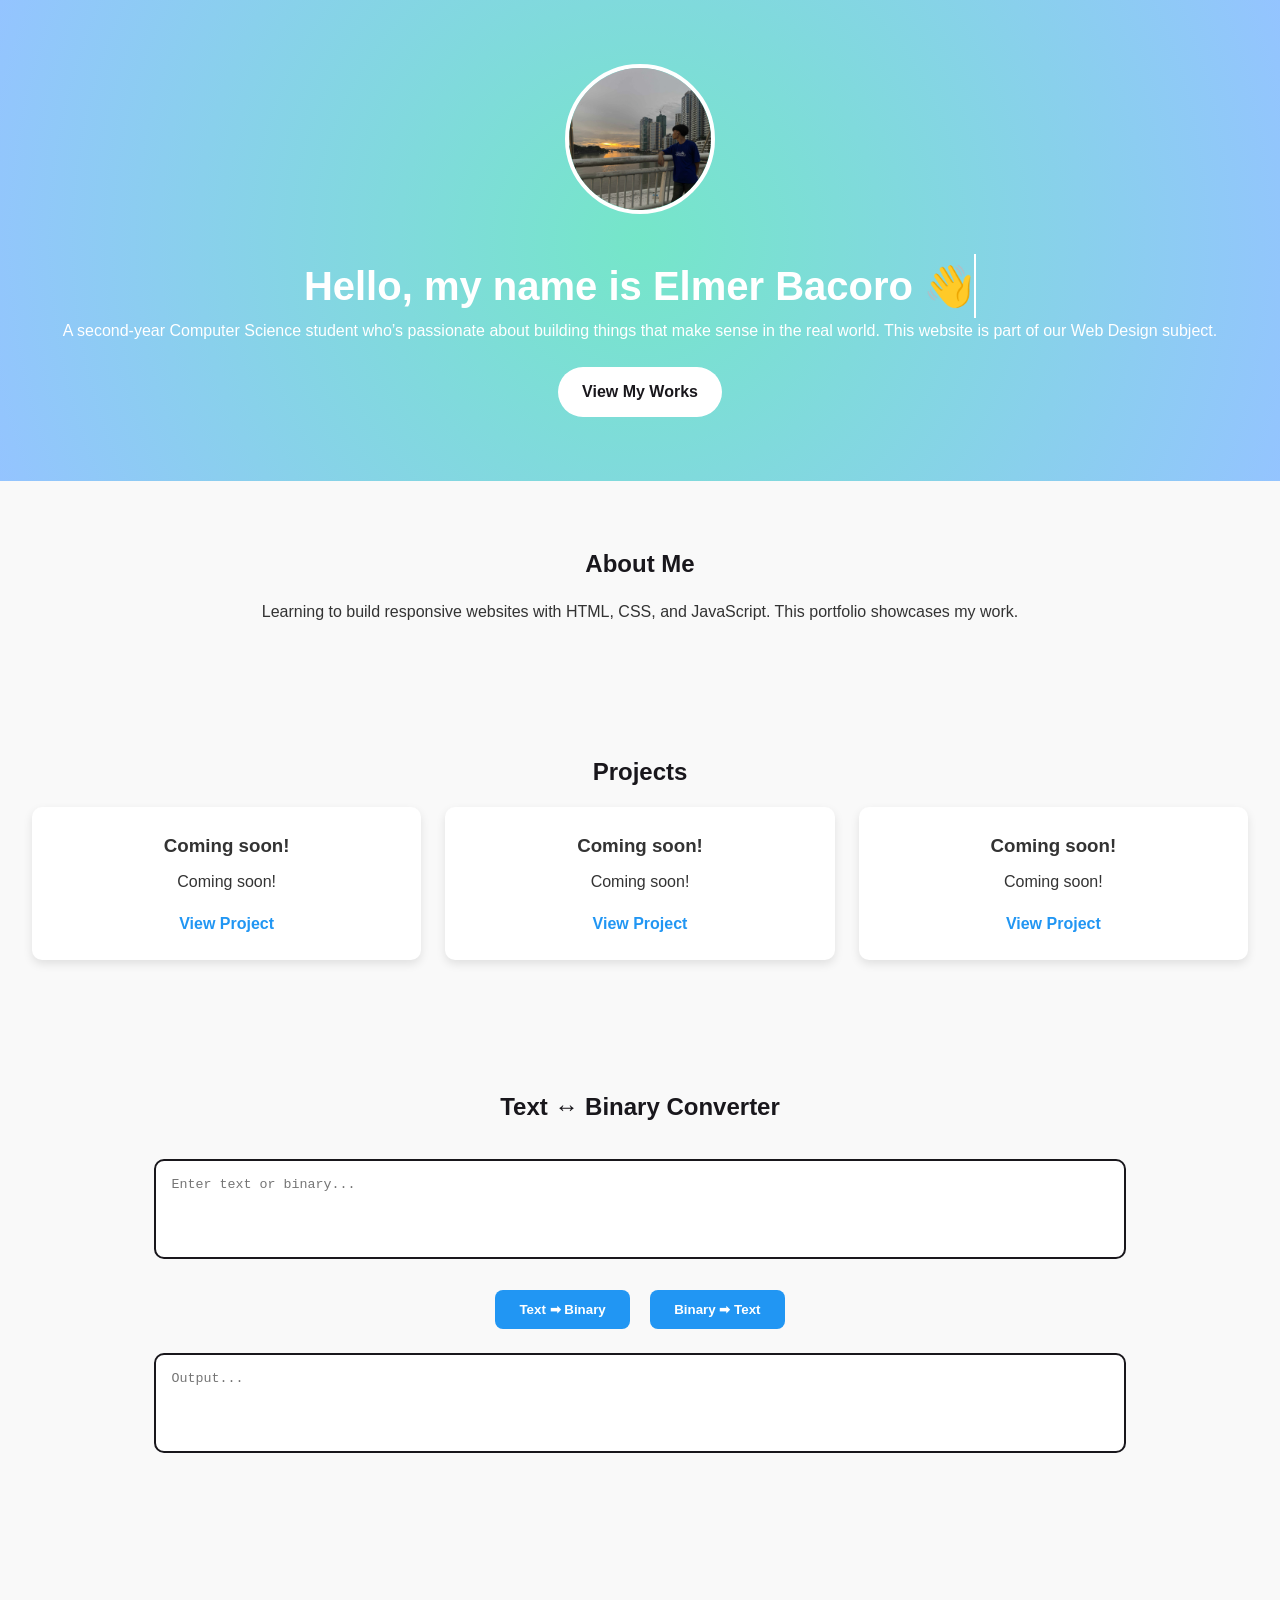
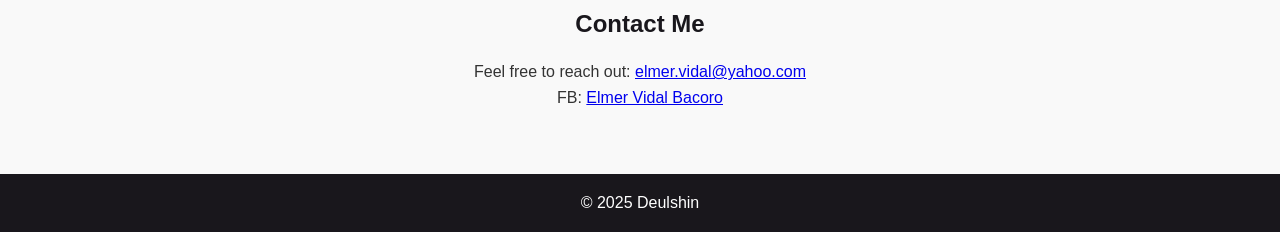
==== index.html @ 9fa4b694 "Update index.html" ====
<!DOCTYPE html>
<html lang="en">
<head>
  <meta charset="UTF-8">
  <meta name="viewport" content="width=device-width, initial-scale=1.0">
  <title>My Website</title>
  <link rel="stylesheet" href="style.css">
</head>
<body>
  
<header class="header">
  <img src="profile.jpg" alt="My Photo" class="profile-pic" />
  
  <h1>
    <span id="typewriter"></span>
  </h1>


  
  <p class="fade-in delay">
    A second-year Computer Science student who’s passionate about building things that make sense in the real world. 
    This website is part of our Web Design subject.
  </p>
  
  <a href="#projects" class="btn fade-in delay2">View My Works</a>
</header>



 
  <section id="about">
    <h2>About Me</h2>
    <p>
      Learning to build responsive websites with HTML, CSS, and JavaScript. 
      This portfolio showcases my work.
    </p>
  </section>


  <section id="projects">
    <h2>Projects</h2>
    <div class="projects-grid">
      <div class="card">
        <h3>Coming soon!</h3>
        <p>Coming soon!</p>
        <a href="#" target="_blank">View Project</a>
      </div>
      <div class="card">
        <h3>Coming soon!</h3>
        <p>Coming soon!</p>
        <a href="#" target="_blank">View Project</a>
      </div>
      <div class="card">
        <h3>Coming soon!</h3>
        <p>Coming soon!</p>
        <a href="#" target="_blank">View Project</a>
      </div>
    </div>
  </section>

  <section id="program">
    <h2>Text ↔ Binary Converter</h2>
    <textarea id="textInput" placeholder="Enter text or binary..."></textarea>
    <div class="program-buttons">
      <button onclick="textToBinary()">Text ➡ Binary</button>
      <button onclick="binaryToText()">Binary ➡ Text</button>
    </div>
    <textarea id="output" placeholder="Output..." readonly></textarea>
  </section>

  <!-- Contact -->
  <section id="contact">
    <h2>Contact Me</h2>
    <p>Feel free to reach out: <a href="https://www.yahoo.com/">elmer.vidal@yahoo.com </a></p>
    <p>FB: <a href="https://www.facebook.com/mer.bacoro/">Elmer Vidal Bacoro </a></p>
  </section>

  <footer>
    <p>&copy; 2025 Deulshin</p>
  </footer>

  <script src="script.js"></script>
</body>
</html>
---- style.css ----
/* Global Reset */
* {
  margin: 0;
  padding: 0;
  box-sizing: border-box;
}
body {
  font-family: Arial, sans-serif;
  line-height: 1.6;
  background: #f9f9f9;
  color: #333;
  scroll-behavior: smooth;
}

/* Header */
.header {
  text-align: center;
  padding: 4rem 2rem;
  background: radial-gradient(circle, rgba(117, 230, 201, 1) 0%, rgba(148, 196, 255, 1) 100%);
  color: white;
}
.header h1 {
  font-size: 2.5rem;
  margin-top: 1rem;
}
.header .highlight {
  color: #ffeb3b;
}
.profile-pic {
  width: 150px;
  height: 150px;
  border-radius: 50%;
  border: 4px solid white;
  object-fit: cover;
  margin-bottom: 1rem;
}
.btn {
  display: inline-block;
  margin-top: 1.5rem;
  padding: 0.75rem 1.5rem;
  background: white;
  color: #19171c;
  text-decoration: none;
  border-radius: 25px;
  font-weight: bold;
  transition: transform 0.2s, background 0.3s, box-shadow 0.3s;
}
.btn:hover {
  transform: scale(1.05);
  background: #ffeb3b;
  color: #19171c;
  box-shadow: 0 4px 10px rgba(0,0,0,0.2);
}

/* Typewriter effect cursor */
#typewriter {
  border-right: 2px solid white;
  display: inline-block;
  animation: blink 0.7s infinite;
}
@keyframes blink {
  50% { border-color: transparent; }
}

/* Sections */
section {
  padding: 4rem 2rem;
  text-align: center;
}
section h2 {
  margin-bottom: 1rem;
  color: #19171c;
}

/* Projects */
.projects-grid {
  display: grid;
  grid-template-columns: repeat(auto-fit, minmax(250px, 1fr));
  gap: 1.5rem;
}
.card {
  background: white;
  padding: 1.5rem;
  border-radius: 10px;
  box-shadow: 0 4px 10px rgba(0,0,0,0.1);
  transition: transform 0.2s, box-shadow 0.3s;
}
.card:hover {
  transform: translateY(-5px);
  box-shadow: 0 6px 15px rgba(0,0,0,0.2);
}
.card h3 {
  margin-bottom: 0.5rem;
}
.card a {
  display: inline-block;
  margin-top: 1rem;
  color: #2196f3; /* blue */
  text-decoration: none;
  font-weight: bold;
}

/* Program Section */
#program textarea {
  width: 80%;
  height: 100px;
  margin: 1rem 0;
  padding: 1rem;
  border: 2px solid #19171c;
  border-radius: 10px;
  resize: none;
}
.program-buttons button {
  margin: 0.5rem;
  padding: 0.75rem 1.5rem;
  border: none;
  border-radius: 8px;
  background: #2196f3; /* blue */
  color: white;
  font-weight: bold;
  cursor: pointer;
  transition: background 0.3s, transform 0.2s;
}
.program-buttons button:hover {
  background: #1769aa; /* darker blue */
  transform: scale(1.05);
}

/* Footer */
footer {
  text-align: center;
  padding: 1rem;
  background: #19171c;
  color: white;
}

/* Animations */
.fade-in {
  opacity: 0;
  transform: translateY(20px);
  animation: fadeInUp 1s forwards;
}
.fade-in.delay { animation-delay: 0.5s; }
.fade-in.delay2 { animation-delay: 1s; }

@keyframes fadeInUp {
  to {
    opacity: 1;
    transform: translateY(0);
  }
}

/* Responsive Design */
@media (max-width: 600px) {
  .header h1 { font-size: 1.8rem; }
  .profile-pic { width: 100px; height: 100px; }
}
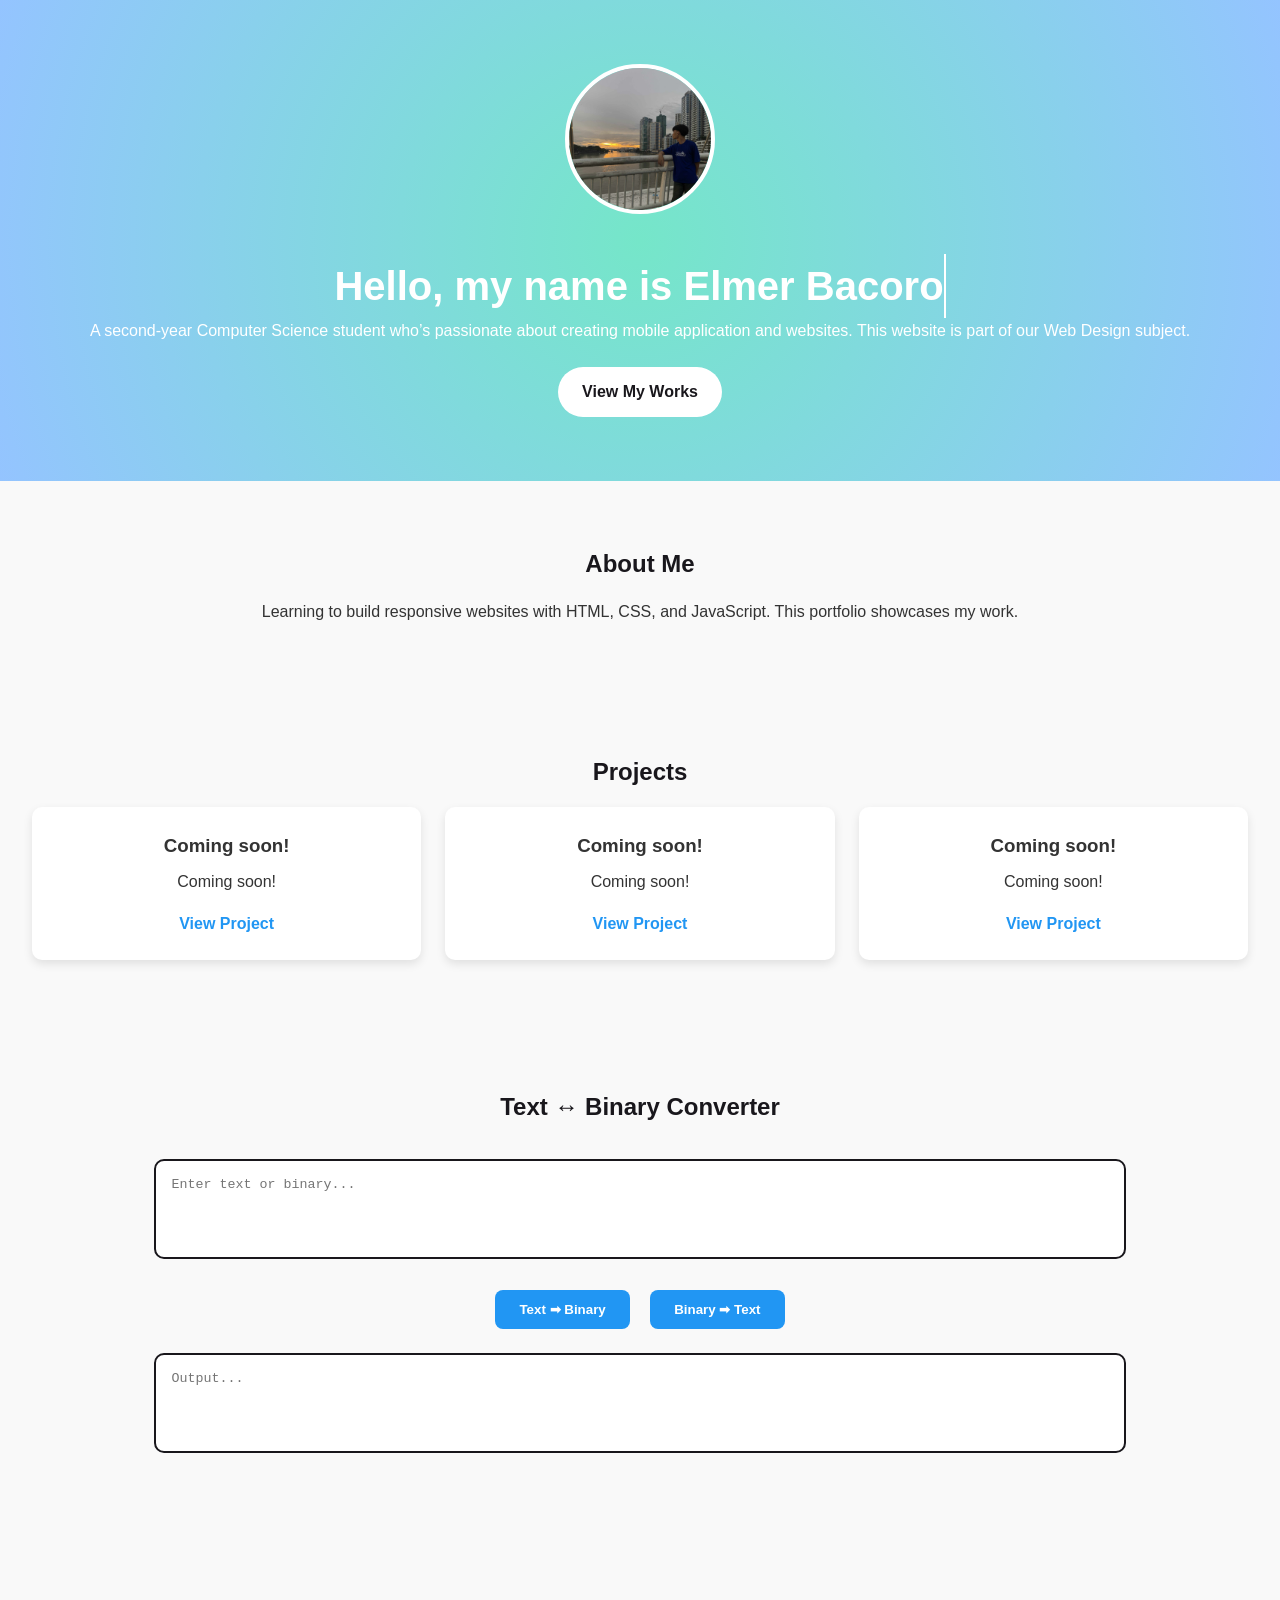
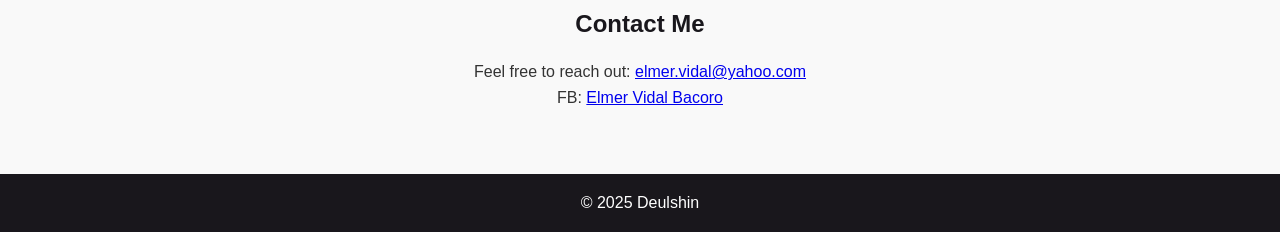
==== commit eb7b98c4: "Update index.html" ====
--- a/index.html
+++ b/index.html
@@ -18,7 +18,7 @@
 
   
   <p class="fade-in delay">
-    A second-year Computer Science student who’s passionate about building things that make sense in the real world. 
+    A second-year Computer Science student who’s passionate about creating mobile application and websites. 
     This website is part of our Web Design subject.
   </p>
   
@@ -90,3 +90,4 @@
 
 
 
+
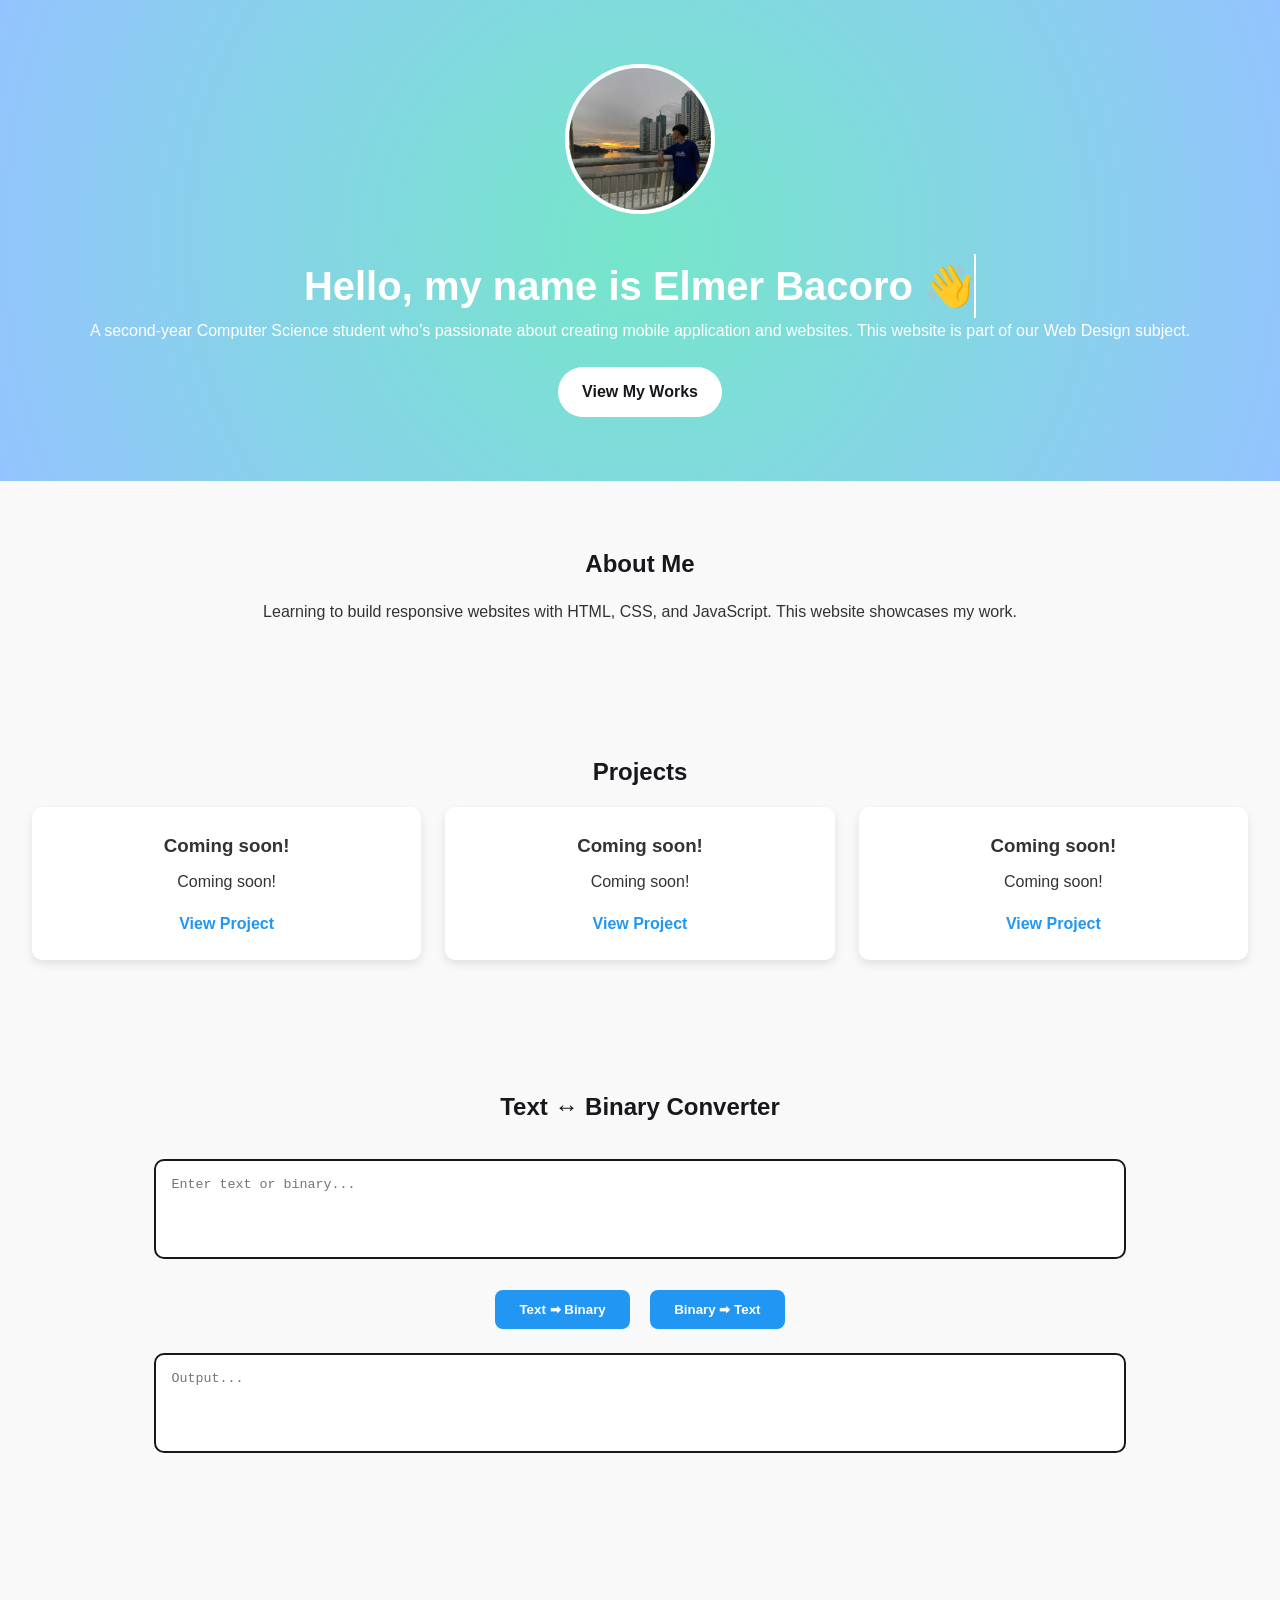
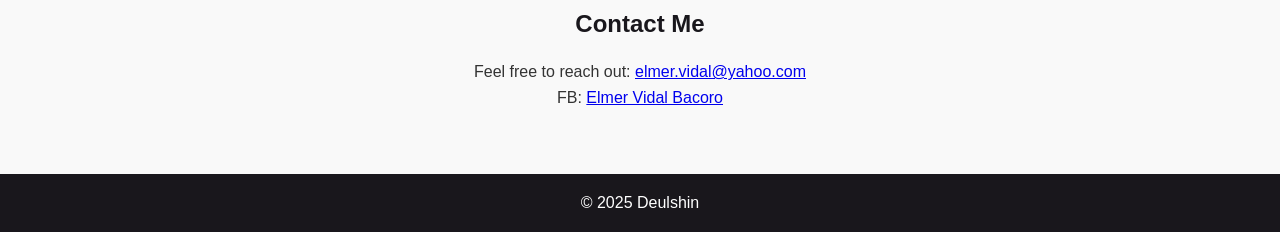
==== commit 1c703139: "Update index.html" ====
--- a/index.html
+++ b/index.html
@@ -32,7 +32,7 @@
     <h2>About Me</h2>
     <p>
       Learning to build responsive websites with HTML, CSS, and JavaScript. 
-      This portfolio showcases my work.
+      This website showcases my work.
     </p>
   </section>
 
@@ -91,3 +91,4 @@
 
 
 
+
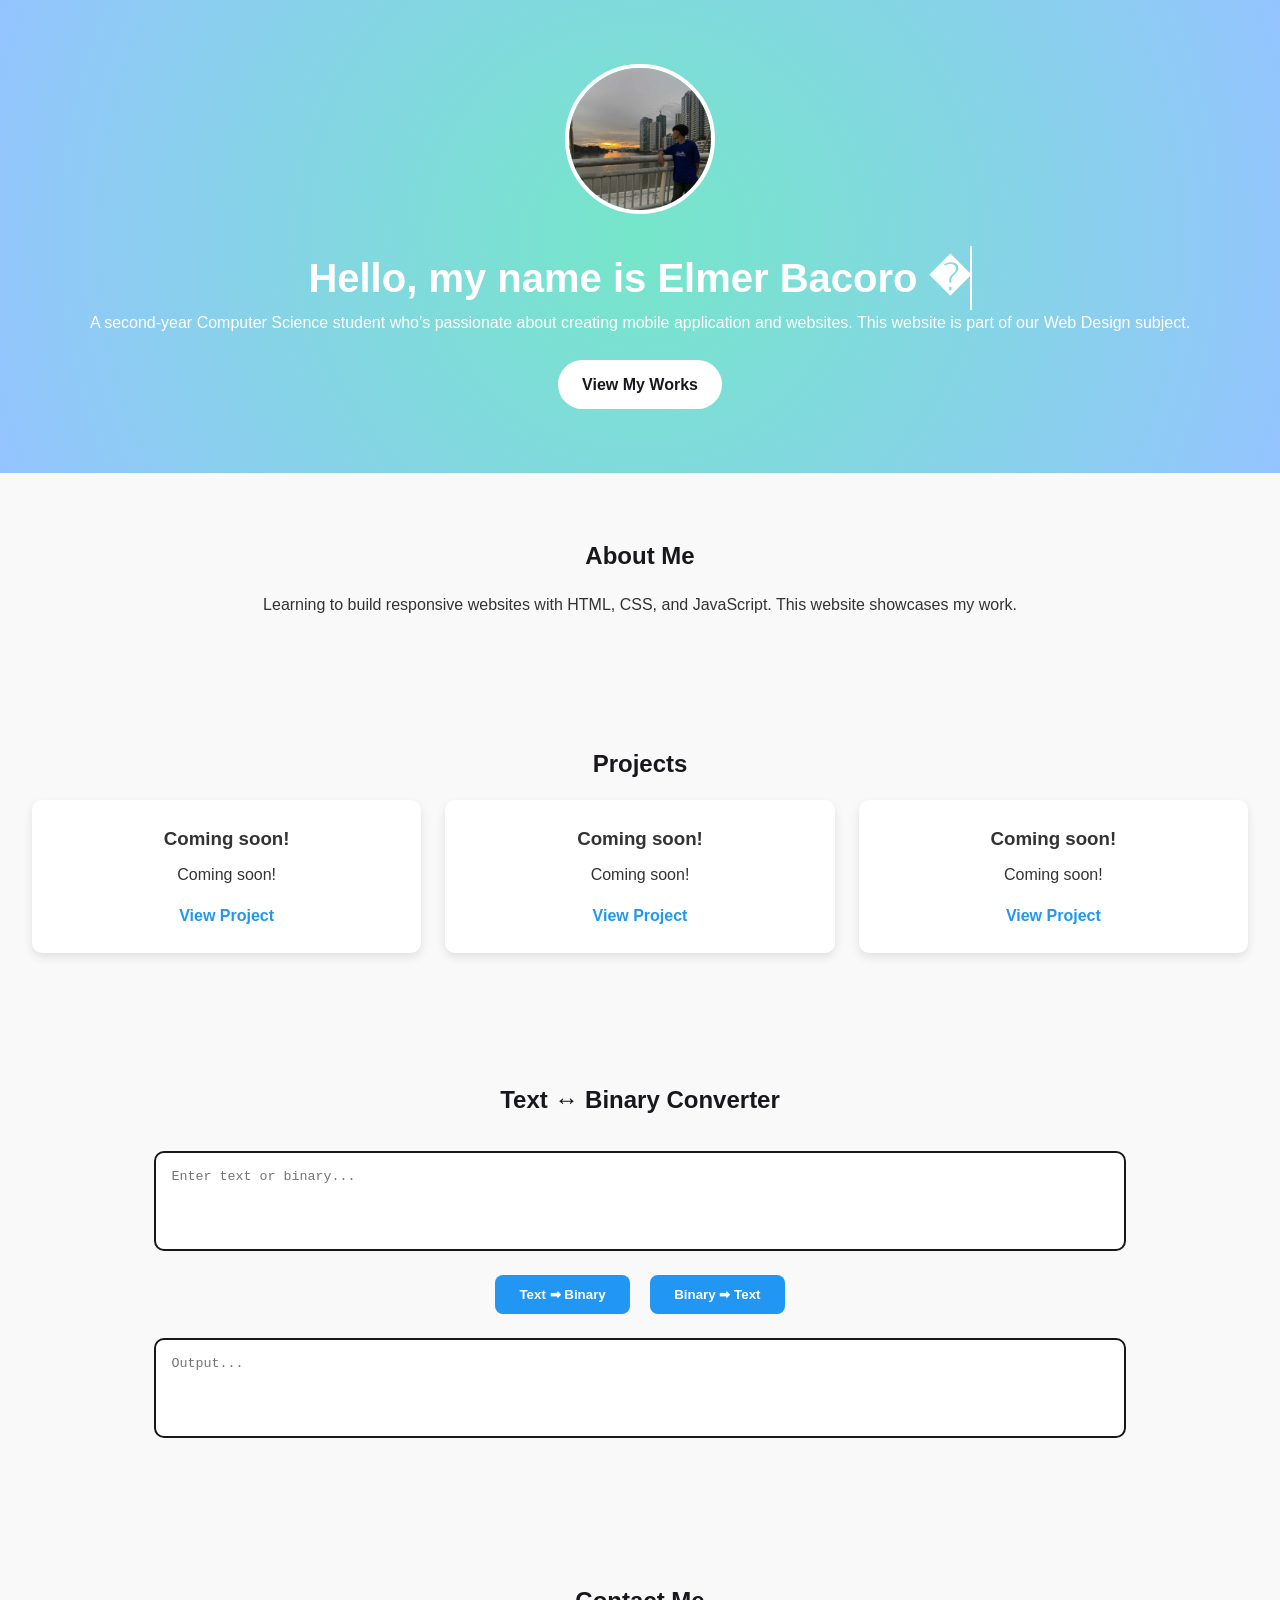
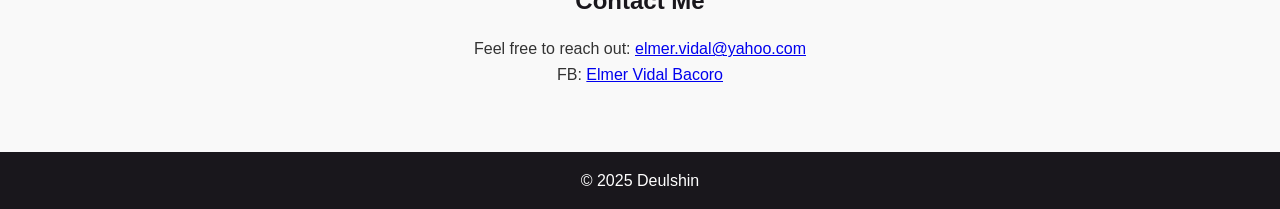
==== commit 8e8b204a: "Update index.html" ====
--- a/index.html
+++ b/index.html
@@ -1,3 +1,8 @@
+<!-- Preloader -->
+<div id="preloader">
+  <div class="loader"></div>
+</div>
+
 <!DOCTYPE html>
 <html lang="en">
 <head>
@@ -92,3 +97,4 @@
 
 
 
+
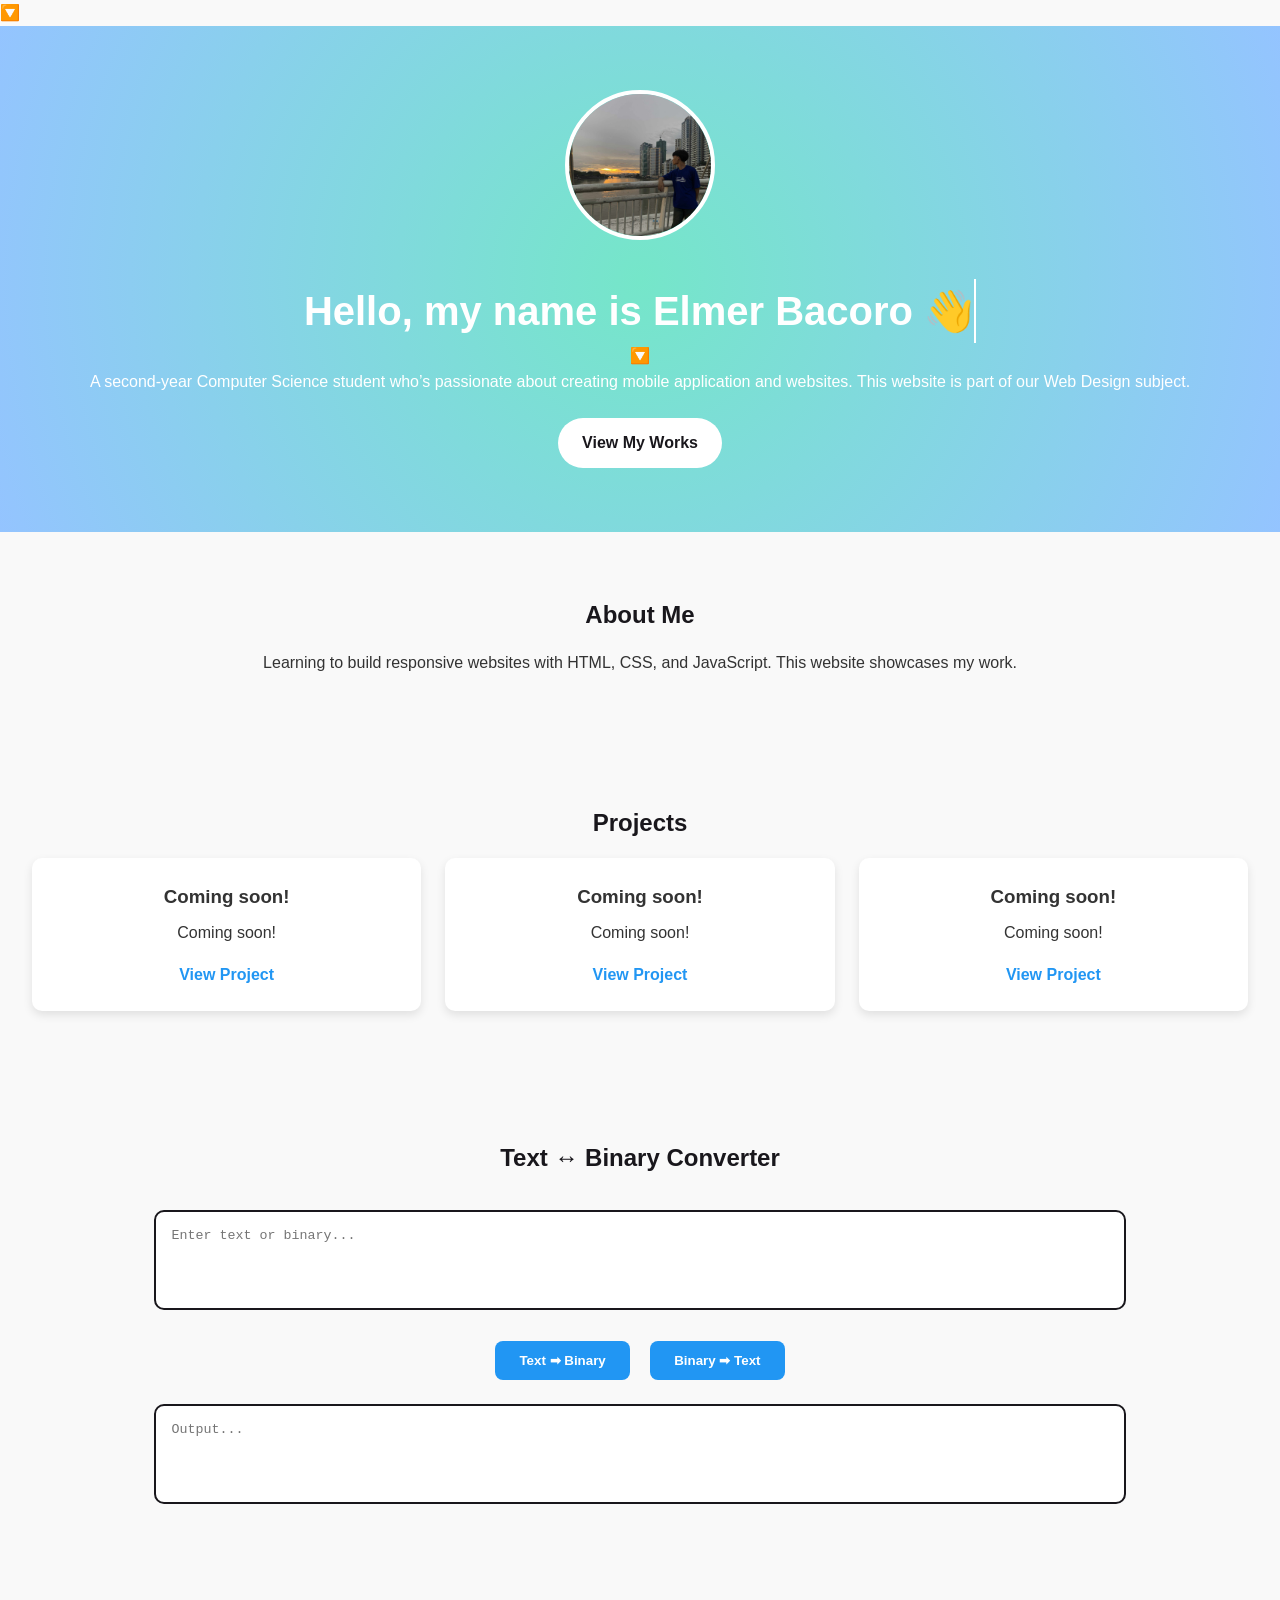
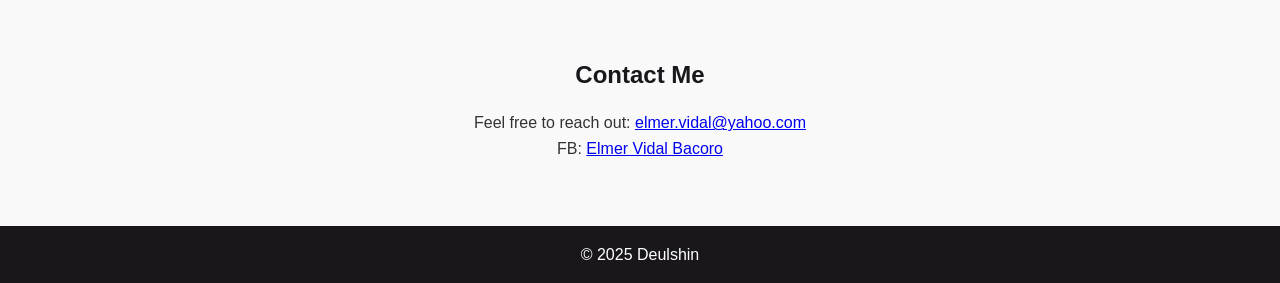
==== commit bc1bbd90: "Update index.html" ====
--- a/index.html
+++ b/index.html
@@ -1,7 +1,3 @@
-<!-- Preloader -->
-<div id="preloader">
-  <div class="loader"></div>
-</div>
 
 <!DOCTYPE html>
 <html lang="en">
@@ -13,6 +9,13 @@
 </head>
 <body>
   
+   <!-- Step 1: Zipper Screen -->
+  <div id="zipper-screen">
+    <div class="zipper-left"></div>
+    <div class="zipper-right"></div>
+    <div id="zipper-handle">🔽</div>
+  </div>
+  
 <header class="header">
   <img src="profile.jpg" alt="My Photo" class="profile-pic" />
   
@@ -20,6 +23,12 @@
     <span id="typewriter"></span>
   </h1>
 
+<!-- Zipper Screen -->
+<div id="zipper-screen">
+  <div class="zipper-left"></div>
+  <div class="zipper-right"></div>
+  <div id="zipper-handle">🔽</div>
+</div>
 
   
   <p class="fade-in delay">
@@ -98,3 +107,4 @@
 
 
 
+
--- a/style.css
+++ b/style.css
@@ -50,6 +50,41 @@
   background: #ffeb3b;
   color: #19171c;
   box-shadow: 0 4px 10px rgba(0,0,0,0.2);
+}
+/* Preloader */
+#preloader {
+  position: fixed;
+  top: 0;
+  left: 0;
+  width: 100%;
+  height: 100%;
+  background: white; /* background while loading */
+  display: flex;
+  justify-content: center;
+  align-items: center;
+  z-index: 9999;
+}
+
+/* Loader animation (spinning circle) */
+.loader {
+  border: 8px solid #f3f3f3;
+  border-top: 8px solid #2196f3; /* blue accent */
+  border-radius: 50%;
+  width: 60px;
+  height: 60px;
+  animation: spin 5s linear infinite;
+}
+
+@keyframes spin {
+  0% { transform: rotate(0deg); }
+  100% { transform: rotate(360deg); }
+}
+
+/* Fade-out effect */
+.fade-out {
+  opacity: 0;
+  transition: opacity 0.6s ease;
+  pointer-events: none;
 }
 
 /* Typewriter effect cursor */
@@ -155,3 +190,5 @@
   .header h1 { font-size: 1.8rem; }
   .profile-pic { width: 100px; height: 100px; }
 }
+
+
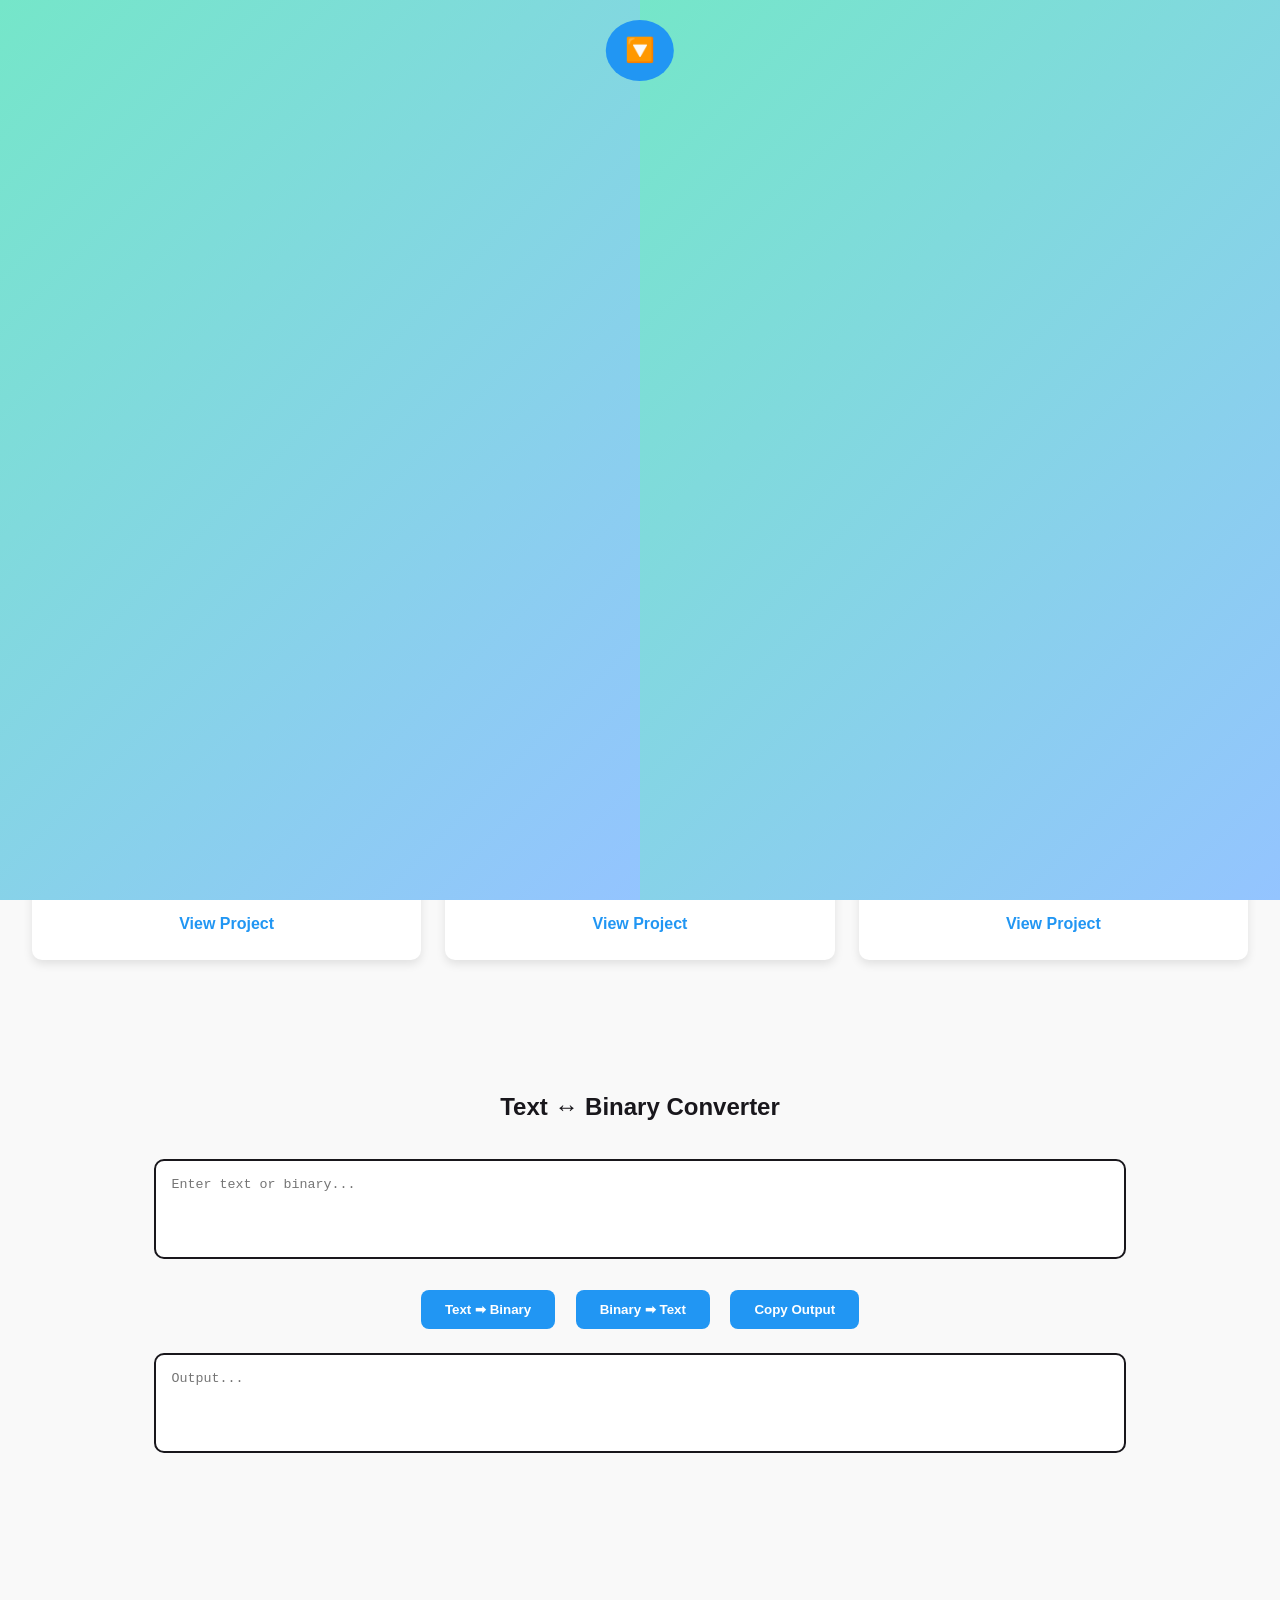
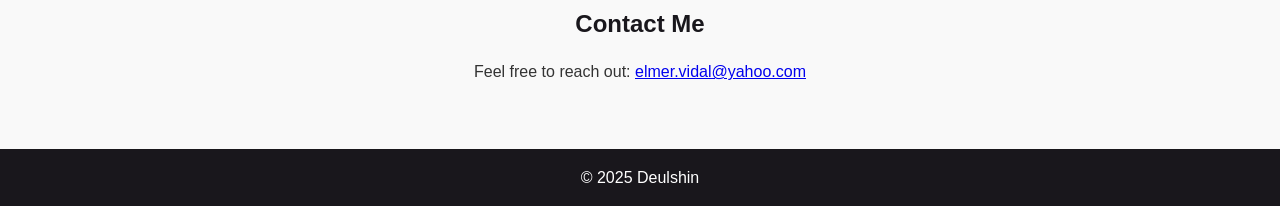
==== commit 8dd49f12: "Update index.html" ====
--- a/index.html
+++ b/index.html
@@ -1,93 +1,71 @@
-
 <!DOCTYPE html>
 <html lang="en">
 <head>
-  <meta charset="UTF-8">
-  <meta name="viewport" content="width=device-width, initial-scale=1.0">
-  <title>My Website</title>
-  <link rel="stylesheet" href="style.css">
+  <meta charset="UTF-8" />
+  <meta name="viewport" content="width=device-width, initial-scale=1.0"/>
+  <title>Elmer — Portfolio</title>
+  <link rel="stylesheet" href="style.css" />
 </head>
 <body>
-  
-   <!-- Step 1: Zipper Screen -->
+
+  <!-- Zipper screen (must be first in <body>) -->
   <div id="zipper-screen">
     <div class="zipper-left"></div>
     <div class="zipper-right"></div>
-    <div id="zipper-handle">🔽</div>
+    <div id="zipper-handle" role="button" aria-label="Unzip handle" tabindex="0">🔽</div>
   </div>
-  
-<header class="header">
-  <img src="profile.jpg" alt="My Photo" class="profile-pic" />
-  
-  <h1>
-    <span id="typewriter"></span>
-  </h1>
 
-<!-- Zipper Screen -->
-<div id="zipper-screen">
-  <div class="zipper-left"></div>
-  <div class="zipper-right"></div>
-  <div id="zipper-handle">🔽</div>
-</div>
+  <!-- Main content -->
+  <header class="header">
+    <img src="profile.jpg" alt="My Photo" class="profile-pic" />
+    <h1><span id="typewriter"></span></h1>
+    <p class="fade-in delay">A second-year Computer Science student who’s passionate about building things that make sense in the real world. This website is part of our Web Design subject.</p>
+    <a href="#projects" class="btn fade-in delay2">View My Works</a>
+  </header>
 
-  
-  <p class="fade-in delay">
-    A second-year Computer Science student who’s passionate about creating mobile application and websites. 
-    This website is part of our Web Design subject.
-  </p>
-  
-  <a href="#projects" class="btn fade-in delay2">View My Works</a>
-</header>
+  <main>
+    <section id="about">
+      <h2>About Me</h2>
+      <p>Learning to build responsive websites with HTML, CSS, and JavaScript. This portfolio showcases my work.</p>
+    </section>
 
+    <section id="projects">
+      <h2>Projects</h2>
+      <div class="projects-grid">
+        <div class="card">
+          <h3>Coming soon!</h3>
+          <p>Coming soon!</p>
+          <a href="#" target="_blank">View Project</a>
+        </div>
+        <div class="card">
+          <h3>Coming soon!</h3>
+          <p>Coming soon!</p>
+          <a href="#" target="_blank">View Project</a>
+        </div>
+        <div class="card">
+          <h3>Coming soon!</h3>
+          <p>Coming soon!</p>
+          <a href="#" target="_blank">View Project</a>
+        </div>
+      </div>
+    </section>
 
+    <section id="program">
+      <h2>Text ↔ Binary Converter</h2>
+      <textarea id="textInput" placeholder="Enter text or binary..."></textarea>
+      <div class="program-buttons">
+        <button id="btnTextToBinary">Text ➡ Binary</button>
+        <button id="btnBinaryToText">Binary ➡ Text</button>
+        <button id="btnCopyOutput">Copy Output</button>
+      </div>
+      <textarea id="output" placeholder="Output..." readonly></textarea>
+    </section>
 
- 
-  <section id="about">
-    <h2>About Me</h2>
-    <p>
-      Learning to build responsive websites with HTML, CSS, and JavaScript. 
-      This website showcases my work.
-    </p>
-  </section>
-
-
-  <section id="projects">
-    <h2>Projects</h2>
-    <div class="projects-grid">
-      <div class="card">
-        <h3>Coming soon!</h3>
-        <p>Coming soon!</p>
-        <a href="#" target="_blank">View Project</a>
-      </div>
-      <div class="card">
-        <h3>Coming soon!</h3>
-        <p>Coming soon!</p>
-        <a href="#" target="_blank">View Project</a>
-      </div>
-      <div class="card">
-        <h3>Coming soon!</h3>
-        <p>Coming soon!</p>
-        <a href="#" target="_blank">View Project</a>
-      </div>
-    </div>
-  </section>
-
-  <section id="program">
-    <h2>Text ↔ Binary Converter</h2>
-    <textarea id="textInput" placeholder="Enter text or binary..."></textarea>
-    <div class="program-buttons">
-      <button onclick="textToBinary()">Text ➡ Binary</button>
-      <button onclick="binaryToText()">Binary ➡ Text</button>
-    </div>
-    <textarea id="output" placeholder="Output..." readonly></textarea>
-  </section>
-
-  <!-- Contact -->
-  <section id="contact">
-    <h2>Contact Me</h2>
-    <p>Feel free to reach out: <a href="https://www.yahoo.com/">elmer.vidal@yahoo.com </a></p>
-    <p>FB: <a href="https://www.facebook.com/mer.bacoro/">Elmer Vidal Bacoro </a></p>
-  </section>
+    <section id="contact">
+      <h2>Contact Me</h2>
+      <p>Feel free to reach out: <a href="mailto:elmer.vidal@yahoo.com">elmer.vidal@yahoo.com</a></p>
+    </section>
+  </main>
 
   <footer>
     <p>&copy; 2025 Deulshin</p>
@@ -96,15 +74,3 @@
   <script src="script.js"></script>
 </body>
 </html>
-
-
-
-
-
-
-
-
-
-
-
-
--- a/style.css
+++ b/style.css
@@ -34,6 +34,57 @@
   object-fit: cover;
   margin-bottom: 1rem;
 }
+/* Fullscreen zipper cover */
+#zipper-screen {
+  position: fixed;
+  top: 0;
+  left: 0;
+  width: 100%;
+  height: 100%;
+  display: flex;
+  justify-content: center;
+  align-items: flex-start;
+  background: none;
+  z-index: 9999;
+  overflow: hidden;
+}
+
+/* Left & Right panels */
+.zipper-left, .zipper-right {
+  position: absolute;
+  top: 0;
+  width: 50%;
+  height: 100%;
+  background: linear-gradient(135deg, #75e6c9, #94c4ff);
+  transition: transform 0.3s ease-out;
+  z-index: 1;
+}
+
+.zipper-left { left: 0; }
+.zipper-right { right: 0; }
+
+/* Zipper handle */
+#zipper-handle {
+  position: absolute;
+  top: 20px;
+  left: 50%;
+  transform: translateX(-50%);
+  background: #2196f3;
+  color: white;
+  font-size: 1.5rem;
+  padding: 0.7rem 1.2rem;
+  border-radius: 50%;
+  cursor: grab;
+  z-index: 2;
+  user-select: none;
+  transition: background 0.3s;
+}
+
+#zipper-handle:active {
+  cursor: grabbing;
+  background: #1769aa;
+}
+
 .btn {
   display: inline-block;
   margin-top: 1.5rem;
@@ -192,3 +243,4 @@
 }
 
 
+
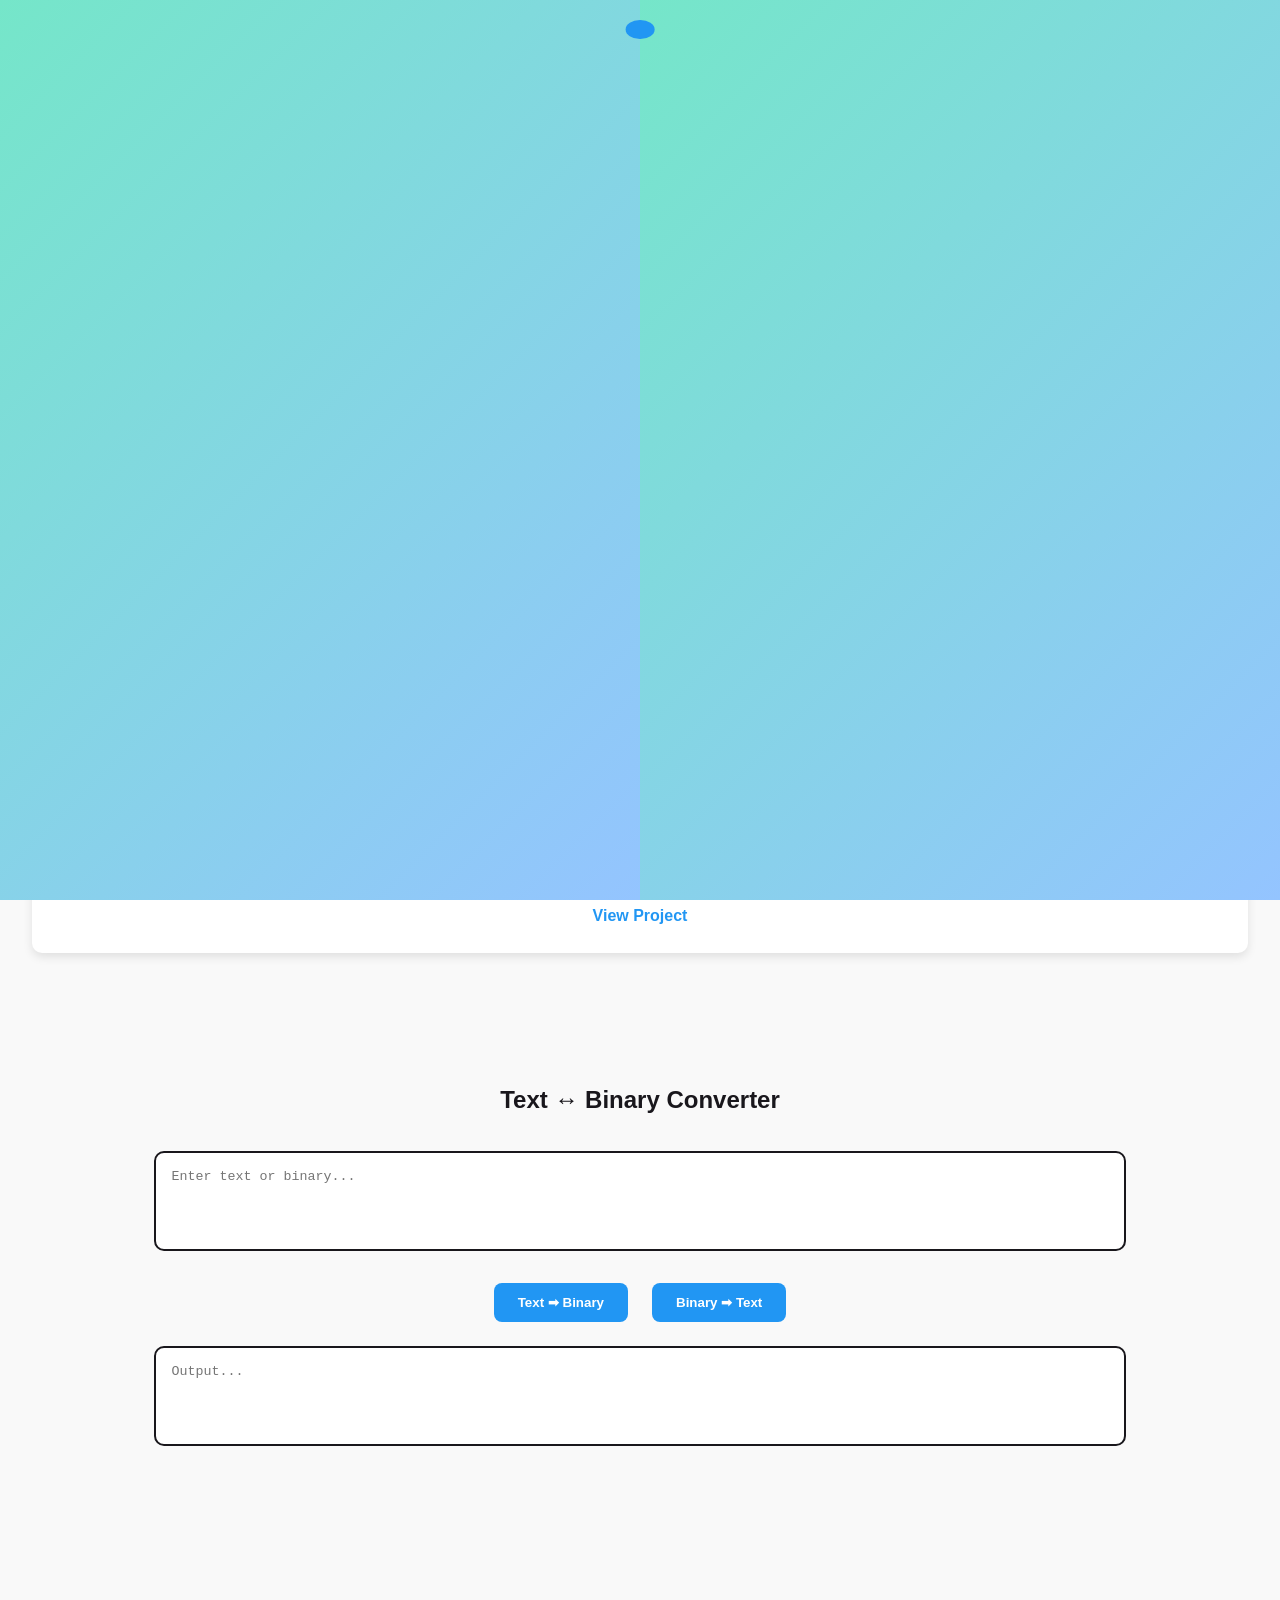
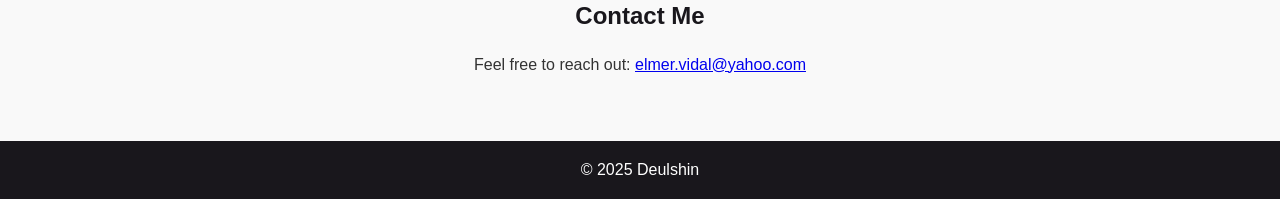
==== commit b864588e: "Update index.html" ====
--- a/index.html
+++ b/index.html
@@ -1,71 +1,65 @@
 <!DOCTYPE html>
 <html lang="en">
 <head>
-  <meta charset="UTF-8" />
-  <meta name="viewport" content="width=device-width, initial-scale=1.0"/>
-  <title>Elmer — Portfolio</title>
-  <link rel="stylesheet" href="style.css" />
+  <meta charset="UTF-8">
+  <meta name="viewport" content="width=device-width, initial-scale=1.0">
+  <title>My Website</title>
+  <link rel="stylesheet" href="style.css">
 </head>
 <body>
 
-  <!-- Zipper screen (must be first in <body>) -->
+  <!-- Zipper Screen (Preloader) -->
   <div id="zipper-screen">
     <div class="zipper-left"></div>
     <div class="zipper-right"></div>
-    <div id="zipper-handle" role="button" aria-label="Unzip handle" tabindex="0">🔽</div>
+    <div id="zipper-track"></div>
+    <div id="zipper-handle"></div>
   </div>
 
-  <!-- Main content -->
+  <!-- Main Website -->
   <header class="header">
     <img src="profile.jpg" alt="My Photo" class="profile-pic" />
     <h1><span id="typewriter"></span></h1>
-    <p class="fade-in delay">A second-year Computer Science student who’s passionate about building things that make sense in the real world. This website is part of our Web Design subject.</p>
+    <p class="fade-in delay">
+      A second-year Computer Science student who’s passionate about building things that make sense in the real world. 
+      This website is part of our Web Design subject.
+    </p>
     <a href="#projects" class="btn fade-in delay2">View My Works</a>
   </header>
 
-  <main>
-    <section id="about">
-      <h2>About Me</h2>
-      <p>Learning to build responsive websites with HTML, CSS, and JavaScript. This portfolio showcases my work.</p>
-    </section>
+  <section id="about">
+    <h2>About Me</h2>
+    <p>
+      Learning to build responsive websites with HTML, CSS, and JavaScript. 
+      This portfolio showcases my work.
+    </p>
+  </section>
 
-    <section id="projects">
-      <h2>Projects</h2>
-      <div class="projects-grid">
-        <div class="card">
-          <h3>Coming soon!</h3>
-          <p>Coming soon!</p>
-          <a href="#" target="_blank">View Project</a>
-        </div>
-        <div class="card">
-          <h3>Coming soon!</h3>
-          <p>Coming soon!</p>
-          <a href="#" target="_blank">View Project</a>
-        </div>
-        <div class="card">
-          <h3>Coming soon!</h3>
-          <p>Coming soon!</p>
-          <a href="#" target="_blank">View Project</a>
-        </div>
+  <section id="projects">
+    <h2>Projects</h2>
+    <div class="projects-grid">
+      <div class="card">
+        <h3>Coming soon!</h3>
+        <p>Coming soon!</p>
+        <a href="#">View Project</a>
       </div>
-    </section>
+    </div>
+  </section>
 
-    <section id="program">
-      <h2>Text ↔ Binary Converter</h2>
-      <textarea id="textInput" placeholder="Enter text or binary..."></textarea>
-      <div class="program-buttons">
-        <button id="btnTextToBinary">Text ➡ Binary</button>
-        <button id="btnBinaryToText">Binary ➡ Text</button>
-        <button id="btnCopyOutput">Copy Output</button>
-      </div>
-      <textarea id="output" placeholder="Output..." readonly></textarea>
-    </section>
+  <section id="program">
+    <h2>Text ↔ Binary Converter</h2>
+    <textarea id="textInput" placeholder="Enter text or binary..."></textarea>
+    <div class="program-buttons">
+      <button onclick="textToBinary()">Text ➡ Binary</button>
+      <button onclick="binaryToText()">Binary ➡ Text</button>
+    </div>
+    <textarea id="output" placeholder="Output..." readonly></textarea>
+  </section>
 
-    <section id="contact">
-      <h2>Contact Me</h2>
-      <p>Feel free to reach out: <a href="mailto:elmer.vidal@yahoo.com">elmer.vidal@yahoo.com</a></p>
-    </section>
-  </main>
+  <section id="contact">
+    <h2>Contact Me</h2>
+    <p>Feel free to reach out: <a href="mailto:elmer.vidal@yahoo.com">elmer.vidal@yahoo.com</a></p>
+  </section>
 
   <footer>
     <p>&copy; 2025 Deulshin</p>
--- a/style.css
+++ b/style.css
@@ -1,69 +1,18 @@
 /* Global Reset */
-* {
-  margin: 0;
-  padding: 0;
-  box-sizing: border-box;
+* { margin: 0; padding: 0; box-sizing: border-box; }
+body { font-family: Arial, sans-serif; line-height: 1.6; background: #f9f9f9; color: #333; scroll-behavior: smooth; }
+
+/* Zipper overlay (covers page) */
+#zipper-screen { position: fixed; inset: 0; z-index: 9999; display: block; overflow: hidden; pointer-events: auto; }
+.zipper-left, .zipper-right {
+  position: absolute; top: 0; height: 100%; width: 50%;
+  background: linear-gradient(135deg, #75e6c9, #94c4ff);
+  transition: transform 0.35s ease-out;
 }
-body {
-  font-family: Arial, sans-serif;
-  line-height: 1.6;
-  background: #f9f9f9;
-  color: #333;
-  scroll-behavior: smooth;
-}
-
-/* Header */
-.header {
-  text-align: center;
-  padding: 4rem 2rem;
-  background: radial-gradient(circle, rgba(117, 230, 201, 1) 0%, rgba(148, 196, 255, 1) 100%);
-  color: white;
-}
-.header h1 {
-  font-size: 2.5rem;
-  margin-top: 1rem;
-}
-.header .highlight {
-  color: #ffeb3b;
-}
-.profile-pic {
-  width: 150px;
-  height: 150px;
-  border-radius: 50%;
-  border: 4px solid white;
-  object-fit: cover;
-  margin-bottom: 1rem;
-}
-/* Fullscreen zipper cover */
-#zipper-screen {
-  position: fixed;
-  top: 0;
-  left: 0;
-  width: 100%;
-  height: 100%;
-  display: flex;
-  justify-content: center;
-  align-items: flex-start;
-  background: none;
-  z-index: 9999;
-  overflow: hidden;
-}
-
-/* Left & Right panels */
-.zipper-left, .zipper-right {
-  position: absolute;
-  top: 0;
-  width: 50%;
-  height: 100%;
-  background: linear-gradient(135deg, #75e6c9, #94c4ff);
-  transition: transform 0.3s ease-out;
-  z-index: 1;
-}
-
 .zipper-left { left: 0; }
 .zipper-right { right: 0; }
 
-/* Zipper handle */
+/* Handle (draggable) */
 #zipper-handle {
   position: absolute;
   top: 20px;
@@ -71,176 +20,60 @@
   transform: translateX(-50%);
   background: #2196f3;
   color: white;
-  font-size: 1.5rem;
-  padding: 0.7rem 1.2rem;
+  font-size: 1.2rem;
+  padding: 0.6rem 0.9rem;
   border-radius: 50%;
   cursor: grab;
-  z-index: 2;
+  z-index: 10000;
   user-select: none;
-  transition: background 0.3s;
+  touch-action: none; /* important for pointer/touch dragging */
 }
+#zipper-handle:active { cursor: grabbing; background: #1769aa; opacity: 0.95; }
 
-#zipper-handle:active {
-  cursor: grabbing;
-  background: #1769aa;
+/* Header */
+.header {
+  text-align: center;
+  padding: 4rem 2rem;
+  background: radial-gradient(circle, rgba(117,230,201,1) 0%, rgba(148,196,255,1) 100%);
+  color: white;
 }
+.header h1 { font-size: 2.2rem; margin-top: 1rem; }
+.header .highlight { color: #ffeb3b; }
+.profile-pic { width: 150px; height: 150px; border-radius: 50%; border: 4px solid white; object-fit: cover; margin-bottom: 1rem; }
+.btn { display: inline-block; margin-top: 1.5rem; padding: 0.75rem 1.5rem; background: white; color: #19171c; text-decoration: none; border-radius: 25px; font-weight: bold; transition: transform 0.2s, background 0.3s, box-shadow 0.3s; }
+.btn:hover { transform: scale(1.05); background: #ffeb3b; color: #19171c; box-shadow: 0 4px 10px rgba(0,0,0,0.2); }
 
-.btn {
-  display: inline-block;
-  margin-top: 1.5rem;
-  padding: 0.75rem 1.5rem;
-  background: white;
-  color: #19171c;
-  text-decoration: none;
-  border-radius: 25px;
-  font-weight: bold;
-  transition: transform 0.2s, background 0.3s, box-shadow 0.3s;
-}
-.btn:hover {
-  transform: scale(1.05);
-  background: #ffeb3b;
-  color: #19171c;
-  box-shadow: 0 4px 10px rgba(0,0,0,0.2);
-}
-/* Preloader */
-#preloader {
-  position: fixed;
-  top: 0;
-  left: 0;
-  width: 100%;
-  height: 100%;
-  background: white; /* background while loading */
-  display: flex;
-  justify-content: center;
-  align-items: center;
-  z-index: 9999;
-}
-
-/* Loader animation (spinning circle) */
-.loader {
-  border: 8px solid #f3f3f3;
-  border-top: 8px solid #2196f3; /* blue accent */
-  border-radius: 50%;
-  width: 60px;
-  height: 60px;
-  animation: spin 5s linear infinite;
-}
-
-@keyframes spin {
-  0% { transform: rotate(0deg); }
-  100% { transform: rotate(360deg); }
-}
-
-/* Fade-out effect */
-.fade-out {
-  opacity: 0;
-  transition: opacity 0.6s ease;
-  pointer-events: none;
-}
-
-/* Typewriter effect cursor */
-#typewriter {
-  border-right: 2px solid white;
-  display: inline-block;
-  animation: blink 0.7s infinite;
-}
-@keyframes blink {
-  50% { border-color: transparent; }
-}
+/* Typewriter cursor */
+#typewriter { border-right: 2px solid white; display: inline-block; animation: blink 0.7s infinite; }
+@keyframes blink { 50% { border-color: transparent; } }
 
 /* Sections */
-section {
-  padding: 4rem 2rem;
-  text-align: center;
-}
-section h2 {
-  margin-bottom: 1rem;
-  color: #19171c;
-}
+section { padding: 4rem 2rem; text-align: center; }
+section h2 { margin-bottom: 1rem; color: #19171c; }
 
 /* Projects */
-.projects-grid {
-  display: grid;
-  grid-template-columns: repeat(auto-fit, minmax(250px, 1fr));
-  gap: 1.5rem;
-}
-.card {
-  background: white;
-  padding: 1.5rem;
-  border-radius: 10px;
-  box-shadow: 0 4px 10px rgba(0,0,0,0.1);
-  transition: transform 0.2s, box-shadow 0.3s;
-}
-.card:hover {
-  transform: translateY(-5px);
-  box-shadow: 0 6px 15px rgba(0,0,0,0.2);
-}
-.card h3 {
-  margin-bottom: 0.5rem;
-}
-.card a {
-  display: inline-block;
-  margin-top: 1rem;
-  color: #2196f3; /* blue */
-  text-decoration: none;
-  font-weight: bold;
-}
+.projects-grid { display: grid; grid-template-columns: repeat(auto-fit, minmax(250px, 1fr)); gap: 1.5rem; }
+.card { background: white; padding: 1.5rem; border-radius: 10px; box-shadow: 0 4px 10px rgba(0,0,0,0.1); transition: transform 0.2s, box-shadow 0.3s; }
+.card:hover { transform: translateY(-5px); box-shadow: 0 6px 15px rgba(0,0,0,0.2); }
+.card h3 { margin-bottom: 0.5rem; }
+.card a { display: inline-block; margin-top: 1rem; color: #2196f3; text-decoration: none; font-weight: bold; }
 
 /* Program Section */
-#program textarea {
-  width: 80%;
-  height: 100px;
-  margin: 1rem 0;
-  padding: 1rem;
-  border: 2px solid #19171c;
-  border-radius: 10px;
-  resize: none;
-}
-.program-buttons button {
-  margin: 0.5rem;
-  padding: 0.75rem 1.5rem;
-  border: none;
-  border-radius: 8px;
-  background: #2196f3; /* blue */
-  color: white;
-  font-weight: bold;
-  cursor: pointer;
-  transition: background 0.3s, transform 0.2s;
-}
-.program-buttons button:hover {
-  background: #1769aa; /* darker blue */
-  transform: scale(1.05);
-}
+#program textarea { width: 80%; height: 100px; margin: 1rem 0; padding: 1rem; border: 2px solid #19171c; border-radius: 10px; resize: none; }
+.program-buttons { display:flex; gap: .5rem; justify-content:center; flex-wrap:wrap; }
+.program-buttons button { margin: 0.5rem; padding: 0.75rem 1.5rem; border: none; border-radius: 8px; background: #2196f3; color: white; font-weight: bold; cursor: pointer; transition: background 0.3s, transform 0.2s; }
+.program-buttons button:hover { background: #1769aa; transform: scale(1.03); }
 
 /* Footer */
-footer {
-  text-align: center;
-  padding: 1rem;
-  background: #19171c;
-  color: white;
+footer { text-align: center; padding: 1rem; background: #19171c; color: white; }
+
+/* Fade-in animation */
+.fade-in { opacity: 0; transform: translateY(20px); animation: fadeInUp 1s forwards; }
+.fade-in.delay { animation-delay: 0.5s; } .fade-in.delay2 { animation-delay: 1s; }
+@keyframes fadeInUp { to { opacity: 1; transform: translateY(0); } }
+
+/* Responsive */
+@media (max-width: 600px) {
+  .header h1 { font-size: 1.6rem; } .profile-pic { width: 100px; height: 100px; }
+  #zipper-handle { font-size: 1rem; padding: 0.5rem; }
 }
-
-/* Animations */
-.fade-in {
-  opacity: 0;
-  transform: translateY(20px);
-  animation: fadeInUp 1s forwards;
-}
-.fade-in.delay { animation-delay: 0.5s; }
-.fade-in.delay2 { animation-delay: 1s; }
-
-@keyframes fadeInUp {
-  to {
-    opacity: 1;
-    transform: translateY(0);
-  }
-}
-
-/* Responsive Design */
-@media (max-width: 600px) {
-  .header h1 { font-size: 1.8rem; }
-  .profile-pic { width: 100px; height: 100px; }
-}
-
-
-
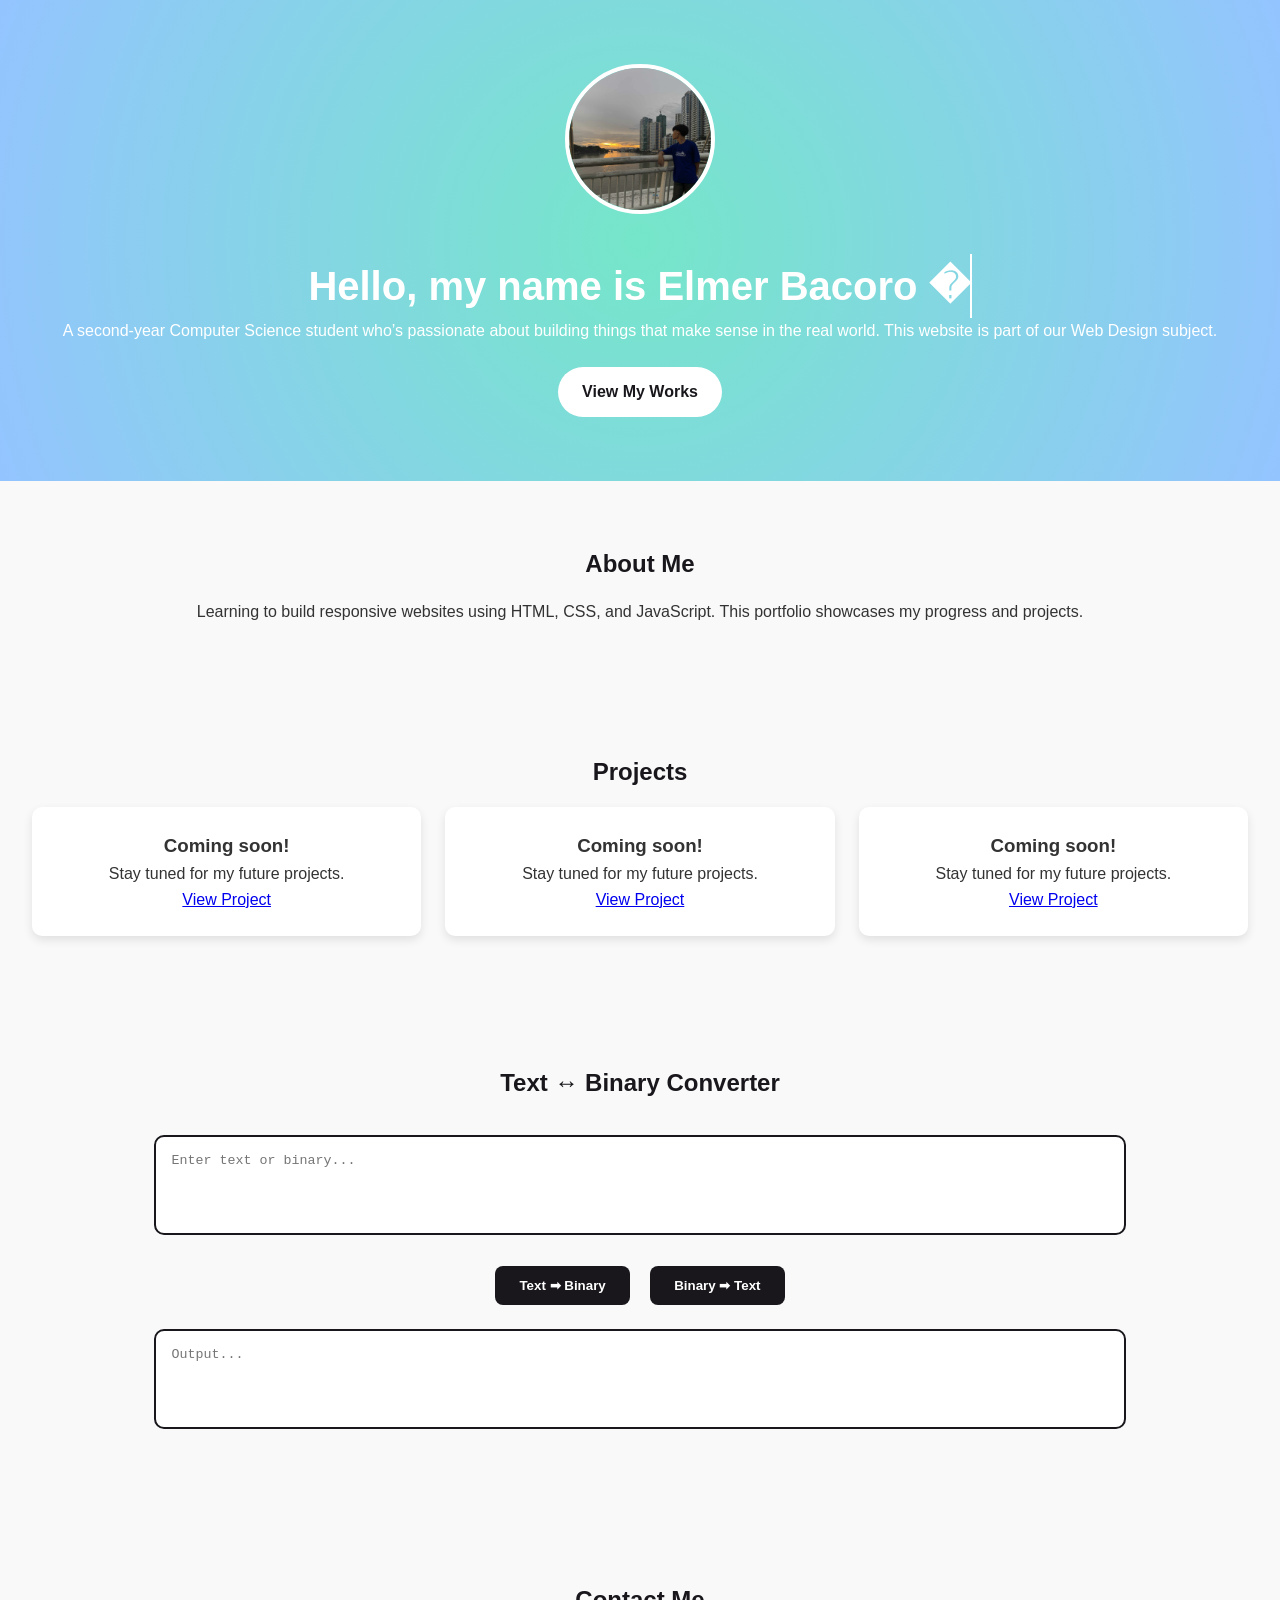
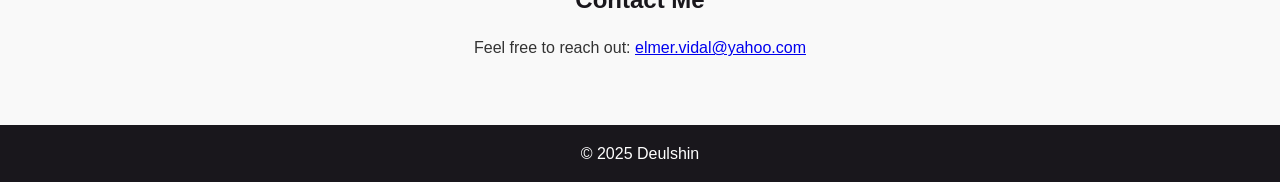
==== commit cad49d4f: "Update index.html" ====
--- a/index.html
+++ b/index.html
@@ -3,35 +3,28 @@
 <head>
   <meta charset="UTF-8">
   <meta name="viewport" content="width=device-width, initial-scale=1.0">
-  <title>My Website</title>
+  <title>Elmer Bacoro | Portfolio</title>
   <link rel="stylesheet" href="style.css">
 </head>
 <body>
-
-  <!-- Zipper Screen (Preloader) -->
-  <div id="zipper-screen">
-    <div class="zipper-left"></div>
-    <div class="zipper-right"></div>
-    <div id="zipper-track"></div>
-    <div id="zipper-handle"></div>
-  </div>
-
-  <!-- Main Website -->
+  
   <header class="header">
     <img src="profile.jpg" alt="My Photo" class="profile-pic" />
     <h1><span id="typewriter"></span></h1>
+    
     <p class="fade-in delay">
       A second-year Computer Science student who’s passionate about building things that make sense in the real world. 
       This website is part of our Web Design subject.
     </p>
+    
     <a href="#projects" class="btn fade-in delay2">View My Works</a>
   </header>
 
   <section id="about">
     <h2>About Me</h2>
     <p>
-      Learning to build responsive websites with HTML, CSS, and JavaScript. 
-      This portfolio showcases my work.
+      Learning to build responsive websites using HTML, CSS, and JavaScript. 
+      This portfolio showcases my progress and projects.
     </p>
   </section>
 
@@ -40,8 +33,18 @@
     <div class="projects-grid">
       <div class="card">
         <h3>Coming soon!</h3>
-        <p>Coming soon!</p>
-        <a href="#">View Project</a>
+        <p>Stay tuned for my future projects.</p>
+        <a href="#" target="_blank">View Project</a>
+      </div>
+      <div class="card">
+        <h3>Coming soon!</h3>
+        <p>Stay tuned for my future projects.</p>
+        <a href="#" target="_blank">View Project</a>
+      </div>
+      <div class="card">
+        <h3>Coming soon!</h3>
+        <p>Stay tuned for my future projects.</p>
+        <a href="#" target="_blank">View Project</a>
       </div>
     </div>
   </section>
@@ -58,7 +61,9 @@
 
   <section id="contact">
     <h2>Contact Me</h2>
-    <p>Feel free to reach out: <a href="mailto:elmer.vidal@yahoo.com">elmer.vidal@yahoo.com</a></p>
+    <p>Feel free to reach out: 
+      <a href="mailto:elmer.vidal@yahoo.com">elmer.vidal@yahoo.com</a>
+    </p>
   </section>
 
   <footer>
--- a/style.css
+++ b/style.css
@@ -1,79 +1,177 @@
 /* Global Reset */
-* { margin: 0; padding: 0; box-sizing: border-box; }
-body { font-family: Arial, sans-serif; line-height: 1.6; background: #f9f9f9; color: #333; scroll-behavior: smooth; }
+* {
+  margin: 0;
+  padding: 0;
+  box-sizing: border-box;
+}
+body {
+  font-family: Arial, sans-serif;
+  line-height: 1.6;
+  background: #f9f9f9;
+  color: #333;
+  scroll-behavior: smooth;
+}
 
-/* Zipper overlay (covers page) */
-#zipper-screen { position: fixed; inset: 0; z-index: 9999; display: block; overflow: hidden; pointer-events: auto; }
+/* HEADER */
+.header {
+  text-align: center;
+  padding: 4rem 2rem;
+  background: radial-gradient(circle, rgba(117, 230, 201, 1) 0%, rgba(148, 196, 255, 1) 100%);
+  color: white;
+}
+.header h1 {
+  font-size: 2.5rem;
+  margin-top: 1rem;
+}
+.profile-pic {
+  width: 150px;
+  height: 150px;
+  border-radius: 50%;
+  border: 4px solid white;
+  object-fit: cover;
+  margin-bottom: 1rem;
+}
+.btn {
+  display: inline-block;
+  margin-top: 1.5rem;
+  padding: 0.75rem 1.5rem;
+  background: white;
+  color: #19171c;
+  text-decoration: none;
+  border-radius: 25px;
+  font-weight: bold;
+  transition: transform 0.2s, background 0.3s;
+}
+.btn:hover {
+  transform: scale(1.05);
+  background: #ffeb3b;
+  color: #19171c;
+}
+
+/* TYPEWRITER CURSOR */
+#typewriter {
+  border-right: 2px solid white;
+  display: inline-block;
+  animation: blink 0.7s infinite;
+}
+@keyframes blink {
+  50% { border-color: transparent; }
+}
+
+/* SECTIONS */
+section {
+  padding: 4rem 2rem;
+  text-align: center;
+}
+section h2 {
+  margin-bottom: 1rem;
+  color: #19171c;
+}
+
+/* PROJECTS */
+.projects-grid {
+  display: grid;
+  grid-template-columns: repeat(auto-fit, minmax(250px, 1fr));
+  gap: 1.5rem;
+}
+.card {
+  background: white;
+  padding: 1.5rem;
+  border-radius: 10px;
+  box-shadow: 0 4px 10px rgba(0,0,0,0.1);
+}
+.card:hover {
+  transform: translateY(-5px);
+}
+
+/* PROGRAM SECTION */
+#program textarea {
+  width: 80%;
+  height: 100px;
+  margin: 1rem 0;
+  padding: 1rem;
+  border: 2px solid #19171c;
+  border-radius: 10px;
+  resize: none;
+}
+.program-buttons button {
+  margin: 0.5rem;
+  padding: 0.75rem 1.5rem;
+  border: none;
+  border-radius: 8px;
+  background: #19171c;
+  color: white;
+  font-weight: bold;
+  cursor: pointer;
+}
+.program-buttons button:hover {
+  background: #444;
+}
+
+/* FOOTER */
+footer {
+  text-align: center;
+  padding: 1rem;
+  background: #19171c;
+  color: white;
+}
+
+/* FADE-IN ANIMATIONS */
+.fade-in {
+  opacity: 0;
+  transform: translateY(20px);
+  animation: fadeInUp 1s forwards;
+}
+.fade-in.delay { animation-delay: 0.5s; }
+.fade-in.delay2 { animation-delay: 1s; }
+@keyframes fadeInUp {
+  to { opacity: 1; transform: translateY(0); }
+}
+
+/* ZIPPER SCREEN */
+#zipper-screen {
+  position: fixed;
+  top: 0; left: 0;
+  width: 100%; height: 100%;
+  background: black;
+  z-index: 9999;
+  overflow: hidden;
+}
 .zipper-left, .zipper-right {
-  position: absolute; top: 0; height: 100%; width: 50%;
-  background: linear-gradient(135deg, #75e6c9, #94c4ff);
-  transition: transform 0.35s ease-out;
+  position: absolute;
+  top: 0; width: 50%; height: 100%;
+  background: #19171c;
+  z-index: 4;
 }
 .zipper-left { left: 0; }
 .zipper-right { right: 0; }
 
-/* Handle (draggable) */
+/* Zipper track (teeth) */
+#zipper-track {
+  position: absolute;
+  top: 0; left: 50%;
+  width: 40px; height: 100%;
+  transform: translateX(-50%);
+  background: repeating-linear-gradient(
+    to bottom,
+    #999 0px,
+    #999 6px,
+    #fff 6px,
+    #fff 12px
+  );
+  z-index: 5;
+}
+
+/* Zipper handle */
 #zipper-handle {
   position: absolute;
   top: 20px;
   left: 50%;
   transform: translateX(-50%);
-  background: #2196f3;
-  color: white;
-  font-size: 1.2rem;
-  padding: 0.6rem 0.9rem;
-  border-radius: 50%;
+  width: 60px;
+  height: 80px;
+  background: url("zipper-handle.png") no-repeat center;
+  background-size: contain;
   cursor: grab;
-  z-index: 10000;
-  user-select: none;
-  touch-action: none; /* important for pointer/touch dragging */
+  z-index: 10;
 }
-#zipper-handle:active { cursor: grabbing; background: #1769aa; opacity: 0.95; }
-
-/* Header */
-.header {
-  text-align: center;
-  padding: 4rem 2rem;
-  background: radial-gradient(circle, rgba(117,230,201,1) 0%, rgba(148,196,255,1) 100%);
-  color: white;
-}
-.header h1 { font-size: 2.2rem; margin-top: 1rem; }
-.header .highlight { color: #ffeb3b; }
-.profile-pic { width: 150px; height: 150px; border-radius: 50%; border: 4px solid white; object-fit: cover; margin-bottom: 1rem; }
-.btn { display: inline-block; margin-top: 1.5rem; padding: 0.75rem 1.5rem; background: white; color: #19171c; text-decoration: none; border-radius: 25px; font-weight: bold; transition: transform 0.2s, background 0.3s, box-shadow 0.3s; }
-.btn:hover { transform: scale(1.05); background: #ffeb3b; color: #19171c; box-shadow: 0 4px 10px rgba(0,0,0,0.2); }
-
-/* Typewriter cursor */
-#typewriter { border-right: 2px solid white; display: inline-block; animation: blink 0.7s infinite; }
-@keyframes blink { 50% { border-color: transparent; } }
-
-/* Sections */
-section { padding: 4rem 2rem; text-align: center; }
-section h2 { margin-bottom: 1rem; color: #19171c; }
-
-/* Projects */
-.projects-grid { display: grid; grid-template-columns: repeat(auto-fit, minmax(250px, 1fr)); gap: 1.5rem; }
-.card { background: white; padding: 1.5rem; border-radius: 10px; box-shadow: 0 4px 10px rgba(0,0,0,0.1); transition: transform 0.2s, box-shadow 0.3s; }
-.card:hover { transform: translateY(-5px); box-shadow: 0 6px 15px rgba(0,0,0,0.2); }
-.card h3 { margin-bottom: 0.5rem; }
-.card a { display: inline-block; margin-top: 1rem; color: #2196f3; text-decoration: none; font-weight: bold; }
-
-/* Program Section */
-#program textarea { width: 80%; height: 100px; margin: 1rem 0; padding: 1rem; border: 2px solid #19171c; border-radius: 10px; resize: none; }
-.program-buttons { display:flex; gap: .5rem; justify-content:center; flex-wrap:wrap; }
-.program-buttons button { margin: 0.5rem; padding: 0.75rem 1.5rem; border: none; border-radius: 8px; background: #2196f3; color: white; font-weight: bold; cursor: pointer; transition: background 0.3s, transform 0.2s; }
-.program-buttons button:hover { background: #1769aa; transform: scale(1.03); }
-
-/* Footer */
-footer { text-align: center; padding: 1rem; background: #19171c; color: white; }
-
-/* Fade-in animation */
-.fade-in { opacity: 0; transform: translateY(20px); animation: fadeInUp 1s forwards; }
-.fade-in.delay { animation-delay: 0.5s; } .fade-in.delay2 { animation-delay: 1s; }
-@keyframes fadeInUp { to { opacity: 1; transform: translateY(0); } }
-
-/* Responsive */
-@media (max-width: 600px) {
-  .header h1 { font-size: 1.6rem; } .profile-pic { width: 100px; height: 100px; }
-  #zipper-handle { font-size: 1rem; padding: 0.5rem; }
-}
